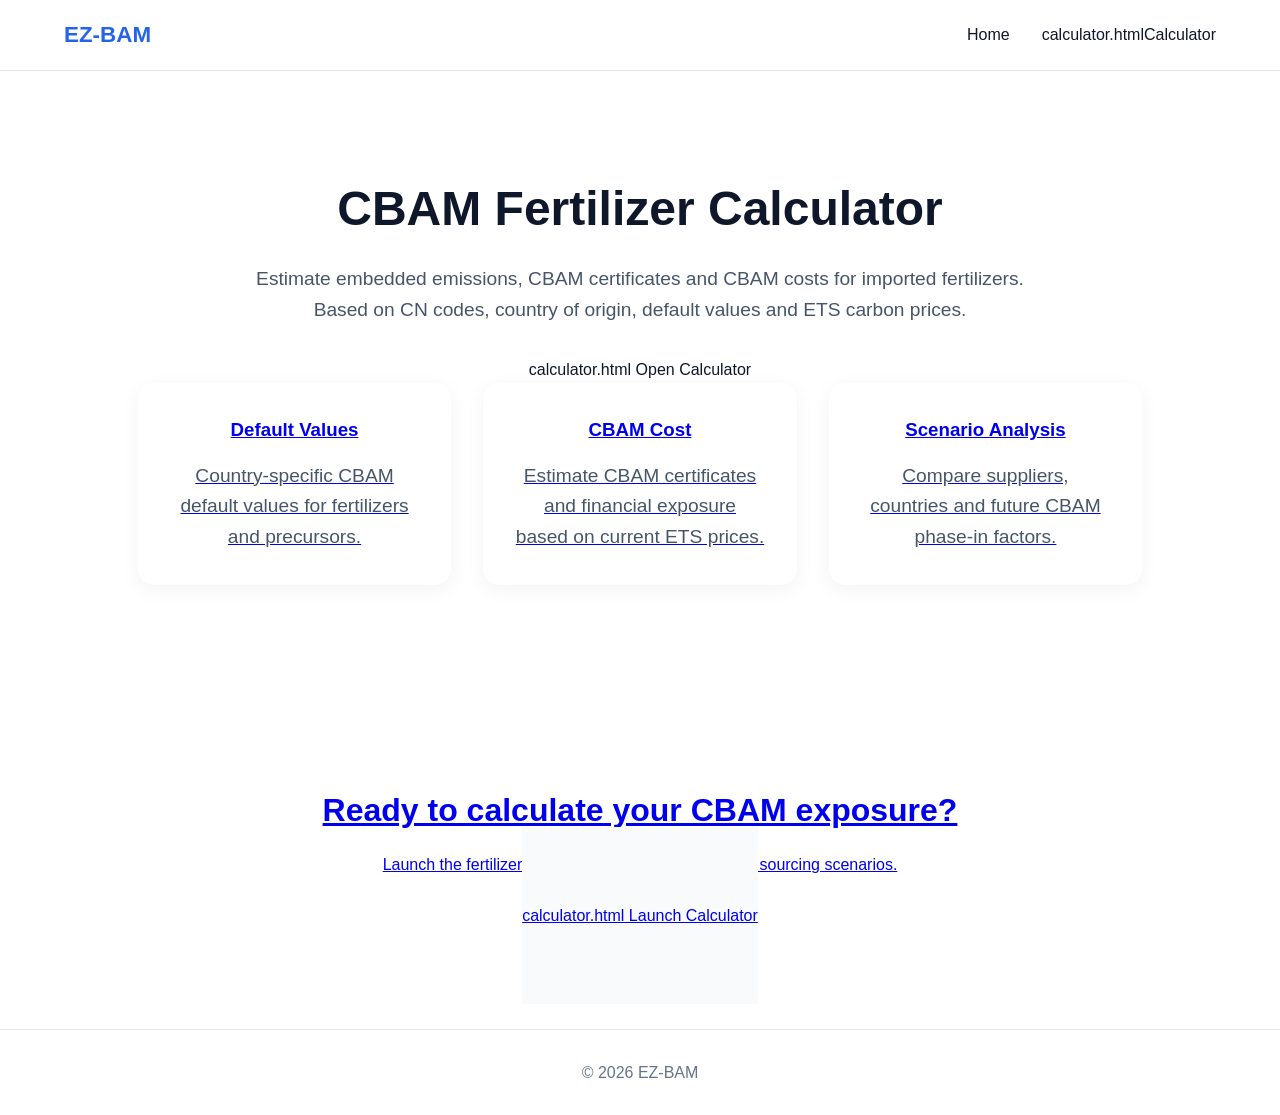
==== index.html @ 5bf0e713 "Enhance index.html for CBAM Fertilizer Calculator Updated the HTML structure and added styling for t" ====
<!DOCTYPE html>
<html lang="en">
<head>
  <meta charset="UTF-8">
  <meta name="viewport" content="width=device-width, initial-scale=1.0">
  <title>EZ-BAM | CBAM Fertilizer Calculator</title>

  <style>

    :root {
      --primary: #0f172a;
      --secondary: #2563eb;
      --accent: #14b8a6;
      --light: #f8fafc;
      --border: #e2e8f0;
    }

    * {
      margin: 0;
      padding: 0;
      box-sizing: border-box;
    }

    body {
      font-family: Inter, Arial, sans-serif;
      color: var(--primary);
      background: white;
      line-height: 1.6;
    }

    .container {
      width: min(1200px, 90%);
      margin: auto;
    }

    /* Header */

    header {
      border-bottom: 1px solid var(--border);
      background: white;
      position: sticky;
      top: 0;
      z-index: 100;
    }

    nav {
      display: flex;
      justify-content: space-between;
      align-items: center;
      height: 70px;
    }

    .logo {
      font-size: 1.4rem;
      font-weight: 700;
      color: var(--secondary);
    }

    .menu {
      display: flex;
      gap: 2rem;
    }

    .menu a {
      text-decoration: none;
      color: var(--primary);
      font-weight: 500;
    }

    .menu a:hover {
      color: var(--secondary);
    }

    /* Hero */

    .hero {
      text-align: center;
      padding: 100px 20px;
    }

    .hero h1 {
      font-size: 3rem;
      margin-bottom: 1rem;
    }

    .hero p {
      font-size: 1.2rem;
      max-width: 800px;
      margin: auto;
      color: #475569;
    }

    .hero-buttons {
      margin-top: 2rem;
    }

    .btn {
      display: inline-block;
      padding: 14px 26px;
      border-radius: 10px;
      text-decoration: none;
      font-weight: 600;
      margin: 0 10px;
    }

    .btn-primary {
      background: var(--secondary);
      color: white;
    }

    .btn-secondary {
      border: 1px solid var(--border);
      color: var(--primary);
    }

    /* Features */

    .features {
      padding: 80px 0;
      background: var(--light);
    }

    .grid {
      display: grid;
      grid-template-columns: repeat(auto-fit,minmax(250px,1fr));
      gap: 2rem;
    }

    .card {
      background: white;
      padding: 2rem;
      border-radius: 16px;
      box-shadow: 0 5px 20px rgba(0,0,0,0.05);
    }

    .card h3 {
      margin-bottom: 1rem;
    }

    /* CTA */

    .cta {
      text-align: center;
      padding: 100px 20px;
    }

    .cta h2 {
      margin-bottom: 1rem;
      font-size: 2rem;
    }

    footer {
      border-top: 1px solid var(--border);
      padding: 30px 0;
      text-align: center;
      color: #64748b;
    }

    @media(max-width:768px){

      .hero h1{
        font-size:2rem;
      }

      .menu{
        gap:1rem;
      }

    }

  </style>
</head>

<body>

<header>

  <div class="container">
    <nav>

      <div class="logo">
        EZ-BAM
      </div>

      <div class="menu">
        <a href="index.html">Home</a>
        calculator.htmlCalculator</a>
      </div>

    </nav>
  </div>

</header>

<section class="hero">

  <div class="container">

    <h1>
      CBAM Fertilizer Calculator
    </h1>

    <p>
      Estimate embedded emissions, CBAM certificates
      and CBAM costs for imported fertilizers.
      Based on CN codes, country of origin,
      default values and ETS carbon prices.
    </p>

    <div class="hero-buttons">

      calculator.html
        Open Calculator
      </a>

      <a href="#featuresLearn More
      </a>

    </div>

  </div>

</section>

<section id="features" class="features">

  <div class="container">

    <div class="grid">

      <div class="card">

        <h3>Default Values</h3>

        <p>
          Country-specific CBAM default values
          for fertilizers and precursors.
        </p>

      </div>

      <div class="card">

        <h3>CBAM Cost</h3>

        <p>
          Estimate CBAM certificates and
          financial exposure based on current ETS prices.
        </p>

      </div>

      <div class="card">

        <h3>Scenario Analysis</h3>

        <p>
          Compare suppliers, countries
          and future CBAM phase-in factors.
        </p>

      </div>

    </div>

  </div>

</section>

<section class="cta">

  <div class="container">

    <h2>
      Ready to calculate your CBAM exposure?
    </h2>

    <p>
      Launch the fertilizer calculator and compare different sourcing scenarios.
    </p>

    <br>

    calculator.html
      Launch Calculator
    </a>

  </div>

</section>

<footer>

  <div class="container">
    © 2026 EZ-BAM
  </div>

</footer>

</body>
</html>
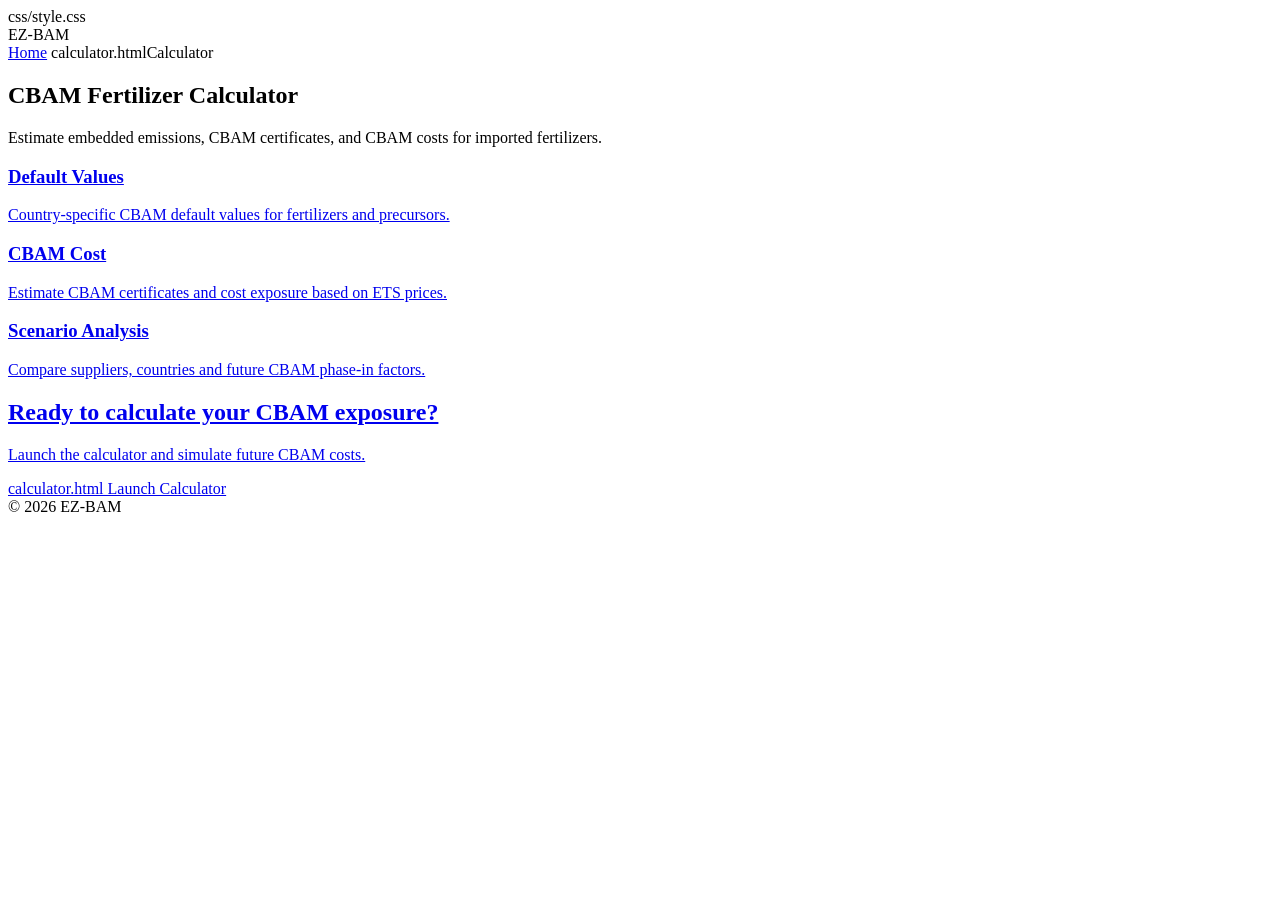
==== commit 1e5b75cf: "Refactor index.html structure and content" ====
--- a/index.html
+++ b/index.html
@@ -1,299 +1,130 @@
 <!DOCTYPE html>
 <html lang="en">
 <head>
-  <meta charset="UTF-8">
-  <meta name="viewport" content="width=device-width, initial-scale=1.0">
-  <title>EZ-BAM | CBAM Fertilizer Calculator</title>
+    <meta charset="UTF-8">
+    <meta name="viewport" content="width=device-width, initial-scale=1.0">
+    <title>EZ-BAM | CBAM Fertilizer Calculator</title>
 
-  <style>
-
-    :root {
-      --primary: #0f172a;
-      --secondary: #2563eb;
-      --accent: #14b8a6;
-      --light: #f8fafc;
-      --border: #e2e8f0;
-    }
-
-    * {
-      margin: 0;
-      padding: 0;
-      box-sizing: border-box;
-    }
-
-    body {
-      font-family: Inter, Arial, sans-serif;
-      color: var(--primary);
-      background: white;
-      line-height: 1.6;
-    }
-
-    .container {
-      width: min(1200px, 90%);
-      margin: auto;
-    }
-
-    /* Header */
-
-    header {
-      border-bottom: 1px solid var(--border);
-      background: white;
-      position: sticky;
-      top: 0;
-      z-index: 100;
-    }
-
-    nav {
-      display: flex;
-      justify-content: space-between;
-      align-items: center;
-      height: 70px;
-    }
-
-    .logo {
-      font-size: 1.4rem;
-      font-weight: 700;
-      color: var(--secondary);
-    }
-
-    .menu {
-      display: flex;
-      gap: 2rem;
-    }
-
-    .menu a {
-      text-decoration: none;
-      color: var(--primary);
-      font-weight: 500;
-    }
-
-    .menu a:hover {
-      color: var(--secondary);
-    }
-
-    /* Hero */
-
-    .hero {
-      text-align: center;
-      padding: 100px 20px;
-    }
-
-    .hero h1 {
-      font-size: 3rem;
-      margin-bottom: 1rem;
-    }
-
-    .hero p {
-      font-size: 1.2rem;
-      max-width: 800px;
-      margin: auto;
-      color: #475569;
-    }
-
-    .hero-buttons {
-      margin-top: 2rem;
-    }
-
-    .btn {
-      display: inline-block;
-      padding: 14px 26px;
-      border-radius: 10px;
-      text-decoration: none;
-      font-weight: 600;
-      margin: 0 10px;
-    }
-
-    .btn-primary {
-      background: var(--secondary);
-      color: white;
-    }
-
-    .btn-secondary {
-      border: 1px solid var(--border);
-      color: var(--primary);
-    }
-
-    /* Features */
-
-    .features {
-      padding: 80px 0;
-      background: var(--light);
-    }
-
-    .grid {
-      display: grid;
-      grid-template-columns: repeat(auto-fit,minmax(250px,1fr));
-      gap: 2rem;
-    }
-
-    .card {
-      background: white;
-      padding: 2rem;
-      border-radius: 16px;
-      box-shadow: 0 5px 20px rgba(0,0,0,0.05);
-    }
-
-    .card h3 {
-      margin-bottom: 1rem;
-    }
-
-    /* CTA */
-
-    .cta {
-      text-align: center;
-      padding: 100px 20px;
-    }
-
-    .cta h2 {
-      margin-bottom: 1rem;
-      font-size: 2rem;
-    }
-
-    footer {
-      border-top: 1px solid var(--border);
-      padding: 30px 0;
-      text-align: center;
-      color: #64748b;
-    }
-
-    @media(max-width:768px){
-
-      .hero h1{
-        font-size:2rem;
-      }
-
-      .menu{
-        gap:1rem;
-      }
-
-    }
-
-  </style>
+    css/style.css
 </head>
 
 <body>
 
 <header>
 
-  <div class="container">
-    <nav>
+    <div class="container">
 
-      <div class="logo">
-        EZ-BAM
-      </div>
+        <nav>
 
-      <div class="menu">
-        <a href="index.html">Home</a>
-        calculator.htmlCalculator</a>
-      </div>
+            <div class="logo">
+                EZ-BAM
+            </div>
 
-    </nav>
-  </div>
+            <div class="menu">
+                <a href="index.html">Home</a>
+                calculator.htmlCalculator</a>
+            </div>
+
+        </nav>
+
+    </div>
 
 </header>
 
 <section class="hero">
 
-  <div class="container">
+    <div class="container">
 
-    <h1>
-      CBAM Fertilizer Calculator
-    </h1>
+        <h1>
+            CBAM Fertilizer Calculator
+        </h1>
 
-    <p>
-      Estimate embedded emissions, CBAM certificates
-      and CBAM costs for imported fertilizers.
-      Based on CN codes, country of origin,
-      default values and ETS carbon prices.
-    </p>
+        <p>
+            Estimate embedded emissions, CBAM certificates,
+            and CBAM costs for imported fertilizers.
+        </p>
 
-    <div class="hero-buttons">
+        <div class="hero-buttons">
 
-      calculator.html
-        Open Calculator
-      </a>
+            <a href="r.html
+                Open Calculator
+            </a>
 
-      <a href="#featuresLearn More
-      </a>
+            #features
+                Learn More
+            </a>
+
+        </div>
 
     </div>
-
-  </div>
 
 </section>
 
 <section id="features" class="features">
 
-  <div class="container">
+    <div class="container">
 
-    <div class="grid">
+        <div class="grid">
 
-      <div class="card">
+            <div class="card">
+                <h3>Default Values</h3>
+                <p>
+                    Country-specific CBAM default values
+                    for fertilizers and precursors.
+                </p>
+            </div>
 
-        <h3>Default Values</h3>
+            <div class="card">
+                <h3>CBAM Cost</h3>
+                <p>
+                    Estimate CBAM certificates and cost exposure
+                    based on ETS prices.
+                </p>
+            </div>
 
-        <p>
-          Country-specific CBAM default values
-          for fertilizers and precursors.
-        </p>
+            <div class="card">
+                <h3>Scenario Analysis</h3>
+                <p>
+                    Compare suppliers, countries
+                    and future CBAM phase-in factors.
+                </p>
+            </div>
 
-      </div>
-
-      <div class="card">
-
-        <h3>CBAM Cost</h3>
-
-        <p>
-          Estimate CBAM certificates and
-          financial exposure based on current ETS prices.
-        </p>
-
-      </div>
-
-      <div class="card">
-
-        <h3>Scenario Analysis</h3>
-
-        <p>
-          Compare suppliers, countries
-          and future CBAM phase-in factors.
-        </p>
-
-      </div>
+        </div>
 
     </div>
-
-  </div>
 
 </section>
 
 <section class="cta">
 
-  <div class="container">
+    <div class="container">
 
-    <h2>
-      Ready to calculate your CBAM exposure?
-    </h2>
+        <h2>
+            Ready to calculate your CBAM exposure?
+        </h2>
 
-    <p>
-      Launch the fertilizer calculator and compare different sourcing scenarios.
-    </p>
+        <p>
+            Launch the calculator and simulate future CBAM costs.
+        </p>
 
-    <br>
+        <div class="hero-buttons">
 
-    calculator.html
-      Launch Calculator
-    </a>
+            calculator.html
+                Launch Calculator
+            </a>
 
-  </div>
+        </div>
+
+    </div>
 
 </section>
 
 <footer>
 
-  <div class="container">
-    © 2026 EZ-BAM
-  </div>
+    <div class="container">
+        © 2026 EZ-BAM
+    </div>
 
 </footer>
 
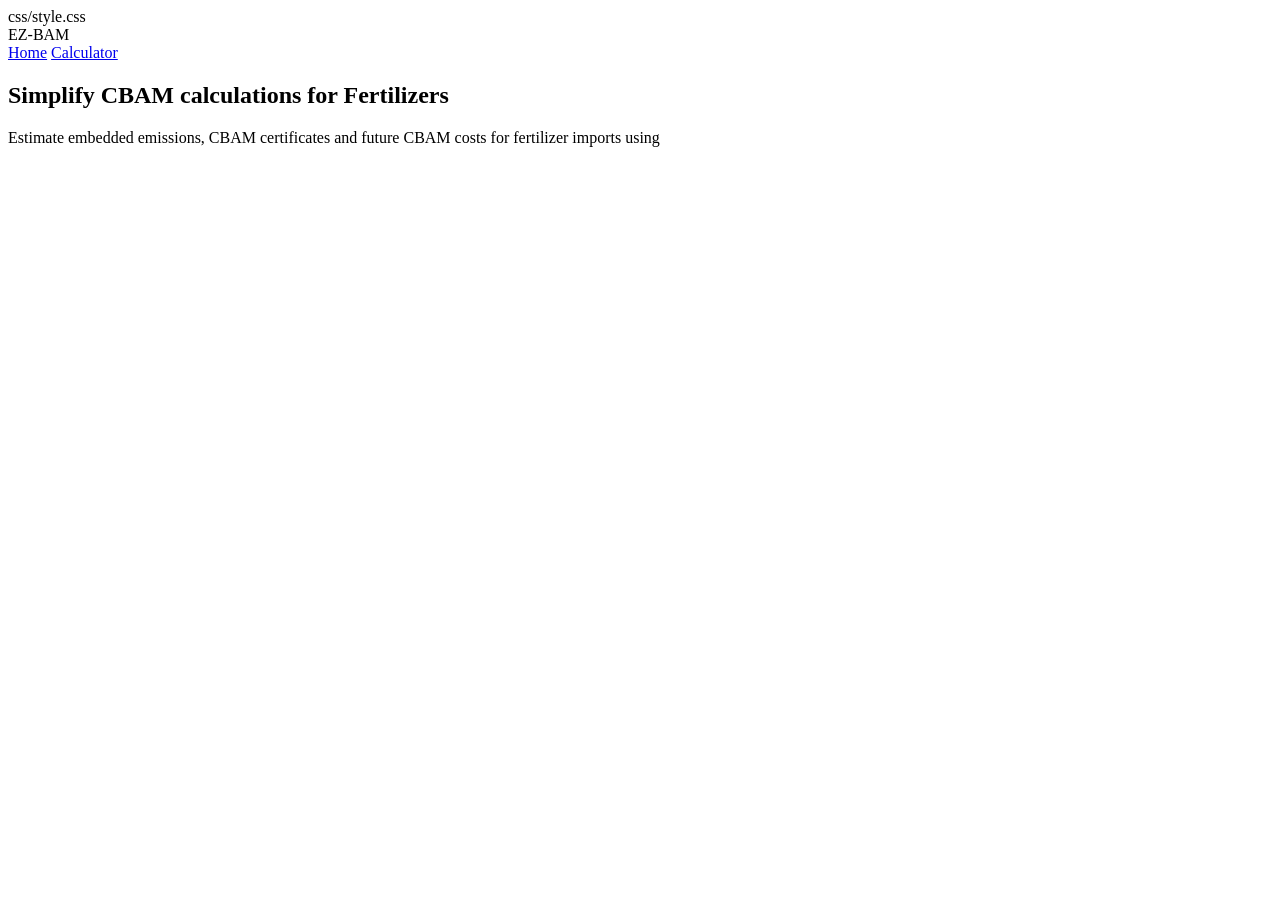
==== commit 4591b32e: "Revise title and content for fertilizer calculator Updated the title and main heading, added a brief" ====
--- a/index.html
+++ b/index.html
@@ -1,5 +1,6 @@
 <!DOCTYPE html>
 <html lang="en">
+
 <head>
     <meta charset="UTF-8">
     <meta name="viewport" content="width=device-width, initial-scale=1.0">
@@ -22,7 +23,7 @@
 
             <div class="menu">
                 <a href="index.html">Home</a>
-                calculator.htmlCalculator</a>
+                <a href="calculator.html">Calculator</a>
             </div>
 
         </nav>
@@ -36,97 +37,9 @@
     <div class="container">
 
         <h1>
-            CBAM Fertilizer Calculator
+            Simplify CBAM calculations for Fertilizers
         </h1>
 
         <p>
-            Estimate embedded emissions, CBAM certificates,
-            and CBAM costs for imported fertilizers.
-        </p>
-
-        <div class="hero-buttons">
-
-            <a href="r.html
-                Open Calculator
-            </a>
-
-            #features
-                Learn More
-            </a>
-
-        </div>
-
-    </div>
-
-</section>
-
-<section id="features" class="features">
-
-    <div class="container">
-
-        <div class="grid">
-
-            <div class="card">
-                <h3>Default Values</h3>
-                <p>
-                    Country-specific CBAM default values
-                    for fertilizers and precursors.
-                </p>
-            </div>
-
-            <div class="card">
-                <h3>CBAM Cost</h3>
-                <p>
-                    Estimate CBAM certificates and cost exposure
-                    based on ETS prices.
-                </p>
-            </div>
-
-            <div class="card">
-                <h3>Scenario Analysis</h3>
-                <p>
-                    Compare suppliers, countries
-                    and future CBAM phase-in factors.
-                </p>
-            </div>
-
-        </div>
-
-    </div>
-
-</section>
-
-<section class="cta">
-
-    <div class="container">
-
-        <h2>
-            Ready to calculate your CBAM exposure?
-        </h2>
-
-        <p>
-            Launch the calculator and simulate future CBAM costs.
-        </p>
-
-        <div class="hero-buttons">
-
-            calculator.html
-                Launch Calculator
-            </a>
-
-        </div>
-
-    </div>
-
-</section>
-
-<footer>
-
-    <div class="container">
-        © 2026 EZ-BAM
-    </div>
-
-</footer>
-
-</body>
-</html>
+            Estimate embedded emissions, CBAM certificates and future CBAM costs
+            for fertilizer imports using
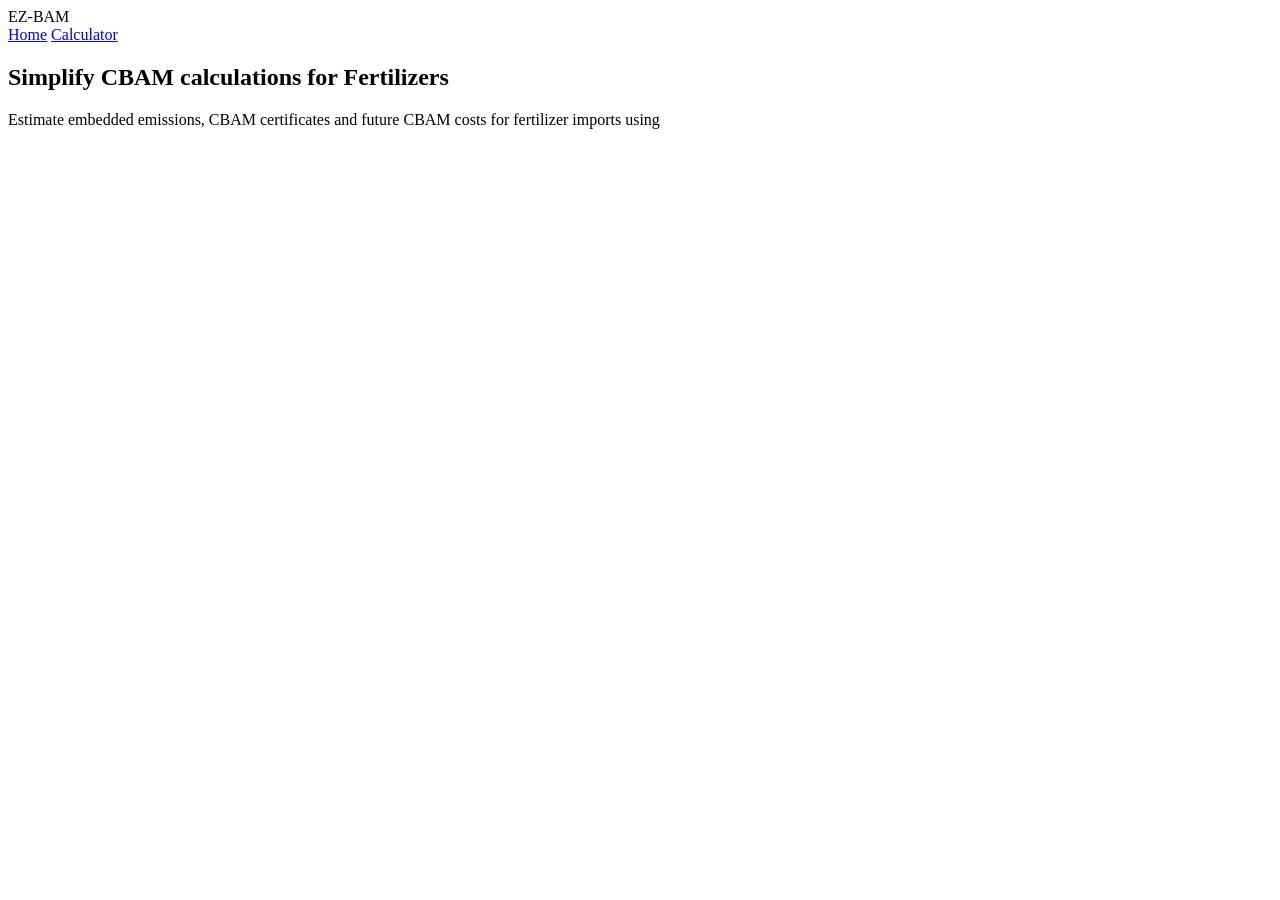
==== commit ae46d511: "Fix stylesheet link in index.html" ====
--- a/index.html
+++ b/index.html
@@ -5,8 +5,8 @@
     <meta charset="UTF-8">
     <meta name="viewport" content="width=device-width, initial-scale=1.0">
     <title>EZ-BAM | CBAM Fertilizer Calculator</title>
+    <link href="./ccs/style.css" type="text/css" rel="stylesheet">
 
-    css/style.css
 </head>
 
 <body>
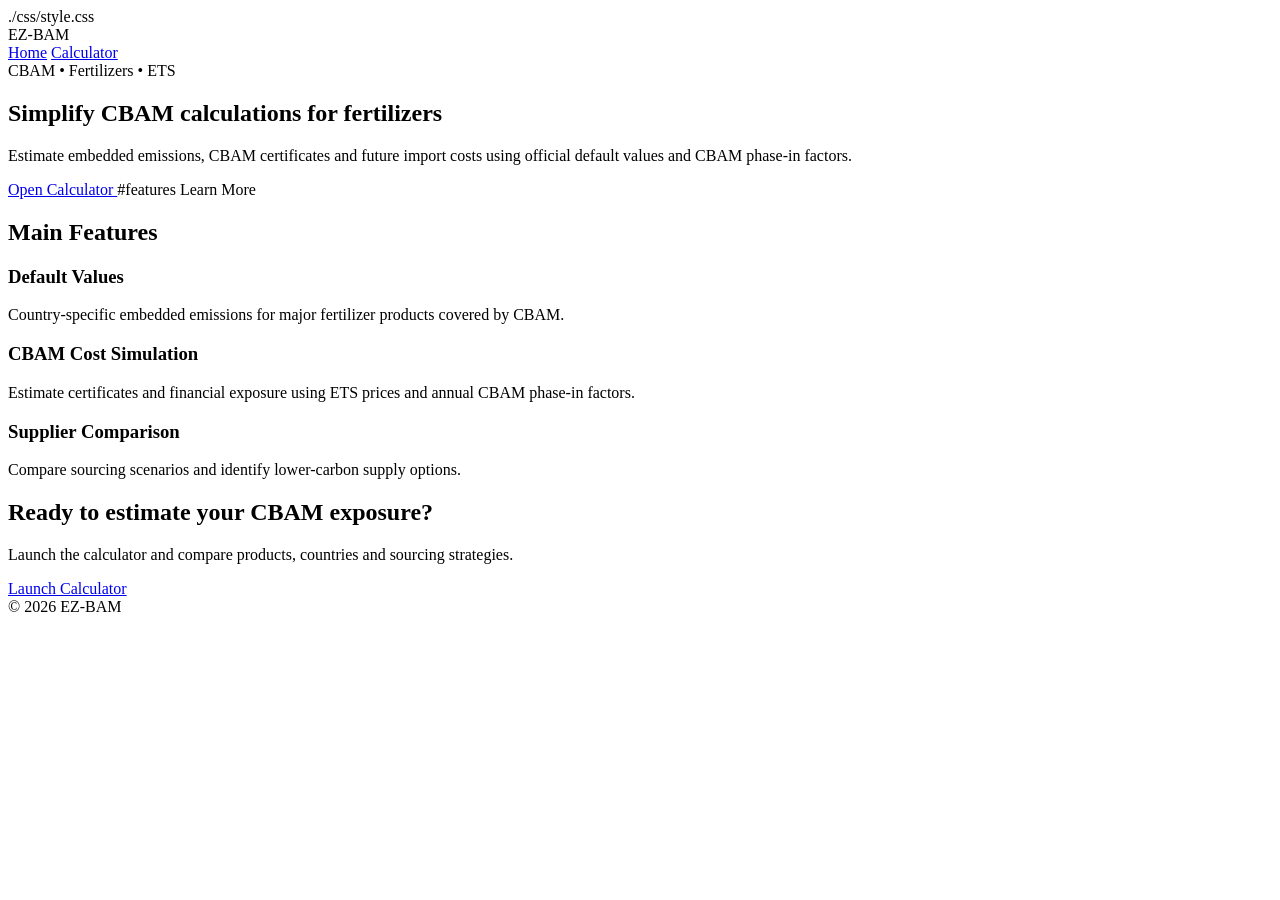
==== commit 77eb8972: "Update index.html" ====
--- a/index.html
+++ b/index.html
@@ -5,41 +5,150 @@
     <meta charset="UTF-8">
     <meta name="viewport" content="width=device-width, initial-scale=1.0">
     <title>EZ-BAM | CBAM Fertilizer Calculator</title>
-    <link href="./ccs/style.css" type="text/css" rel="stylesheet">
 
+    ./css/style.css
 </head>
 
 <body>
 
-<header>
+    <header>
 
-    <div class="container">
+        <div class="container">
 
-        <nav>
+            <nav>
 
-            <div class="logo">
-                EZ-BAM
+                <div class="logo">
+                    EZ-BAM
+                </div>
+
+                <div class="menu">
+                    <a href="index.html">Home</a>
+                    <a href="calculator.html">Calculator</a>
+                </div>
+
+            </nav>
+
+        </div>
+
+    </header>
+
+    <section class="hero">
+
+        <div class="container">
+
+            <span class="badge">
+                CBAM • Fertilizers • ETS
+            </span>
+
+            <h1>
+                Simplify CBAM calculations for fertilizers
+            </h1>
+
+            <p>
+                Estimate embedded emissions, CBAM certificates and future import
+                costs using official default values and CBAM phase-in factors.
+            </p>
+
+            <div class="hero-buttons">
+
+                <a href="calculator.html" class="btn btn-primary">
+                    Open Calculator
+                </a>
+
+                #features
+                    Learn More
+                </a>
+
             </div>
 
-            <div class="menu">
-                <a href="index.html">Home</a>
-                <a href="calculator.html">Calculator</a>
+        </div>
+
+    </section>
+
+    <section id="features" class="features">
+
+        <div class="container">
+
+            <h2 class="section-title">
+                Main Features
+            </h2>
+
+            <div class="grid">
+
+                <div class="card">
+
+                    <h3>
+                        Default Values
+                    </h3>
+
+                    <p>
+                        Country-specific embedded emissions for major fertilizer
+                        products covered by CBAM.
+                    </p>
+
+                </div>
+
+                <div class="card">
+
+                    <h3>
+                        CBAM Cost Simulation
+                    </h3>
+
+                    <p>
+                        Estimate certificates and financial exposure using ETS
+                        prices and annual CBAM phase-in factors.
+                    </p>
+
+                </div>
+
+                <div class="card">
+
+                    <h3>
+                        Supplier Comparison
+                    </h3>
+
+                    <p>
+                        Compare sourcing scenarios and identify lower-carbon
+                        supply options.
+                    </p>
+
+                </div>
+
             </div>
 
-        </nav>
+        </div>
 
-    </div>
+    </section>
 
-</header>
+    <section class="cta">
 
-<section class="hero">
+        <div class="container">
 
-    <div class="container">
+            <h2>
+                Ready to estimate your CBAM exposure?
+            </h2>
 
-        <h1>
-            Simplify CBAM calculations for Fertilizers
-        </h1>
+            <p>
+                Launch the calculator and compare products, countries and
+                sourcing strategies.
+            </p>
 
-        <p>
-            Estimate embedded emissions, CBAM certificates and future CBAM costs
-            for fertilizer imports using
+            <a href="calculator.html" class="btn btn-primary">
+                Launch Calculator
+            </a>
+
+        </div>
+
+    </section>
+
+    <footer>
+
+        <div class="container">
+            © 2026 EZ-BAM
+        </div>
+
+    </footer>
+
+</body>
+
+</html>
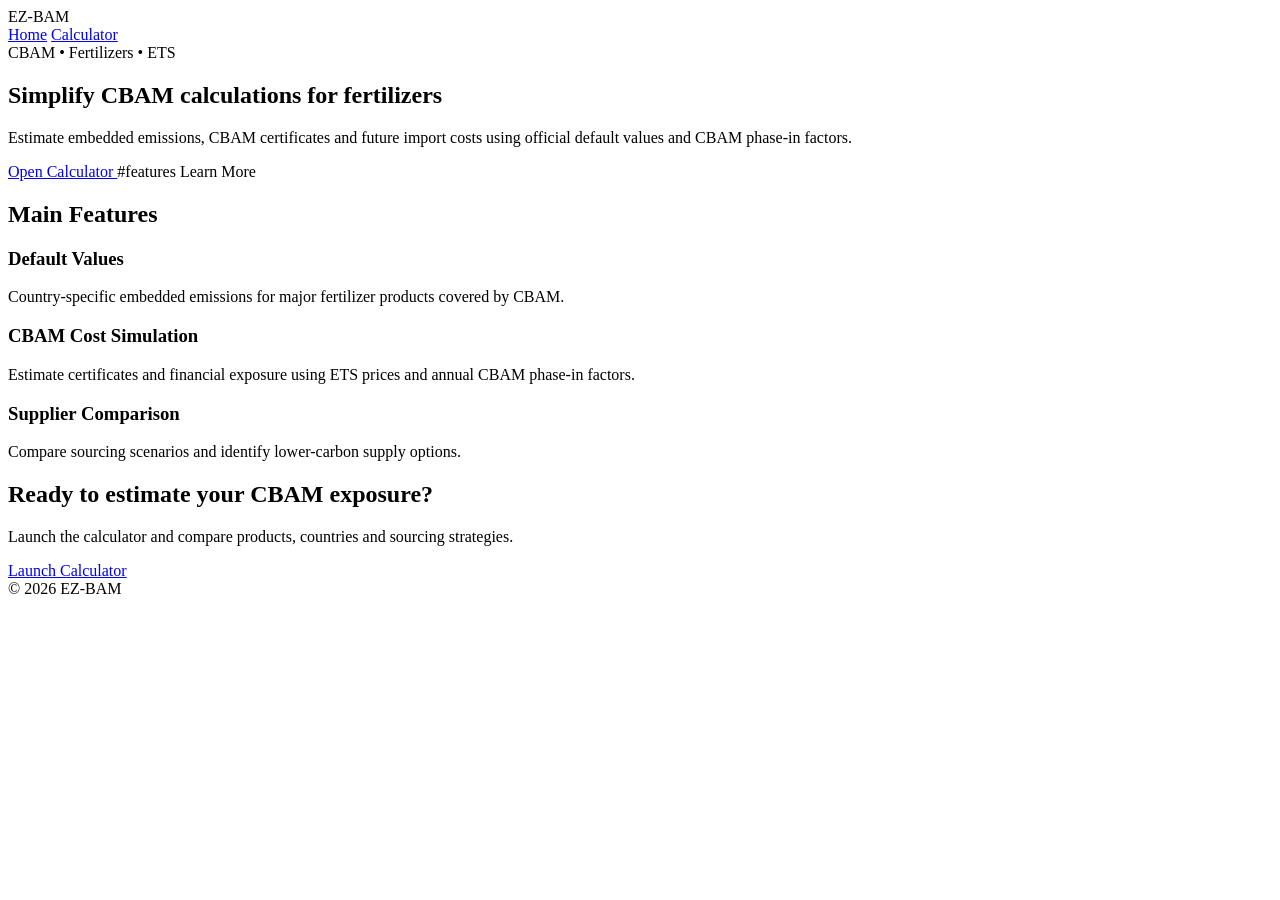
==== commit 036404fe: "Update index.html" ====
--- a/index.html
+++ b/index.html
@@ -6,7 +6,8 @@
     <meta name="viewport" content="width=device-width, initial-scale=1.0">
     <title>EZ-BAM | CBAM Fertilizer Calculator</title>
 
-    ./css/style.css
+    <link href="./style.css" type="text/css" rel="stylesheet">
+    
 </head>
 
 <body>
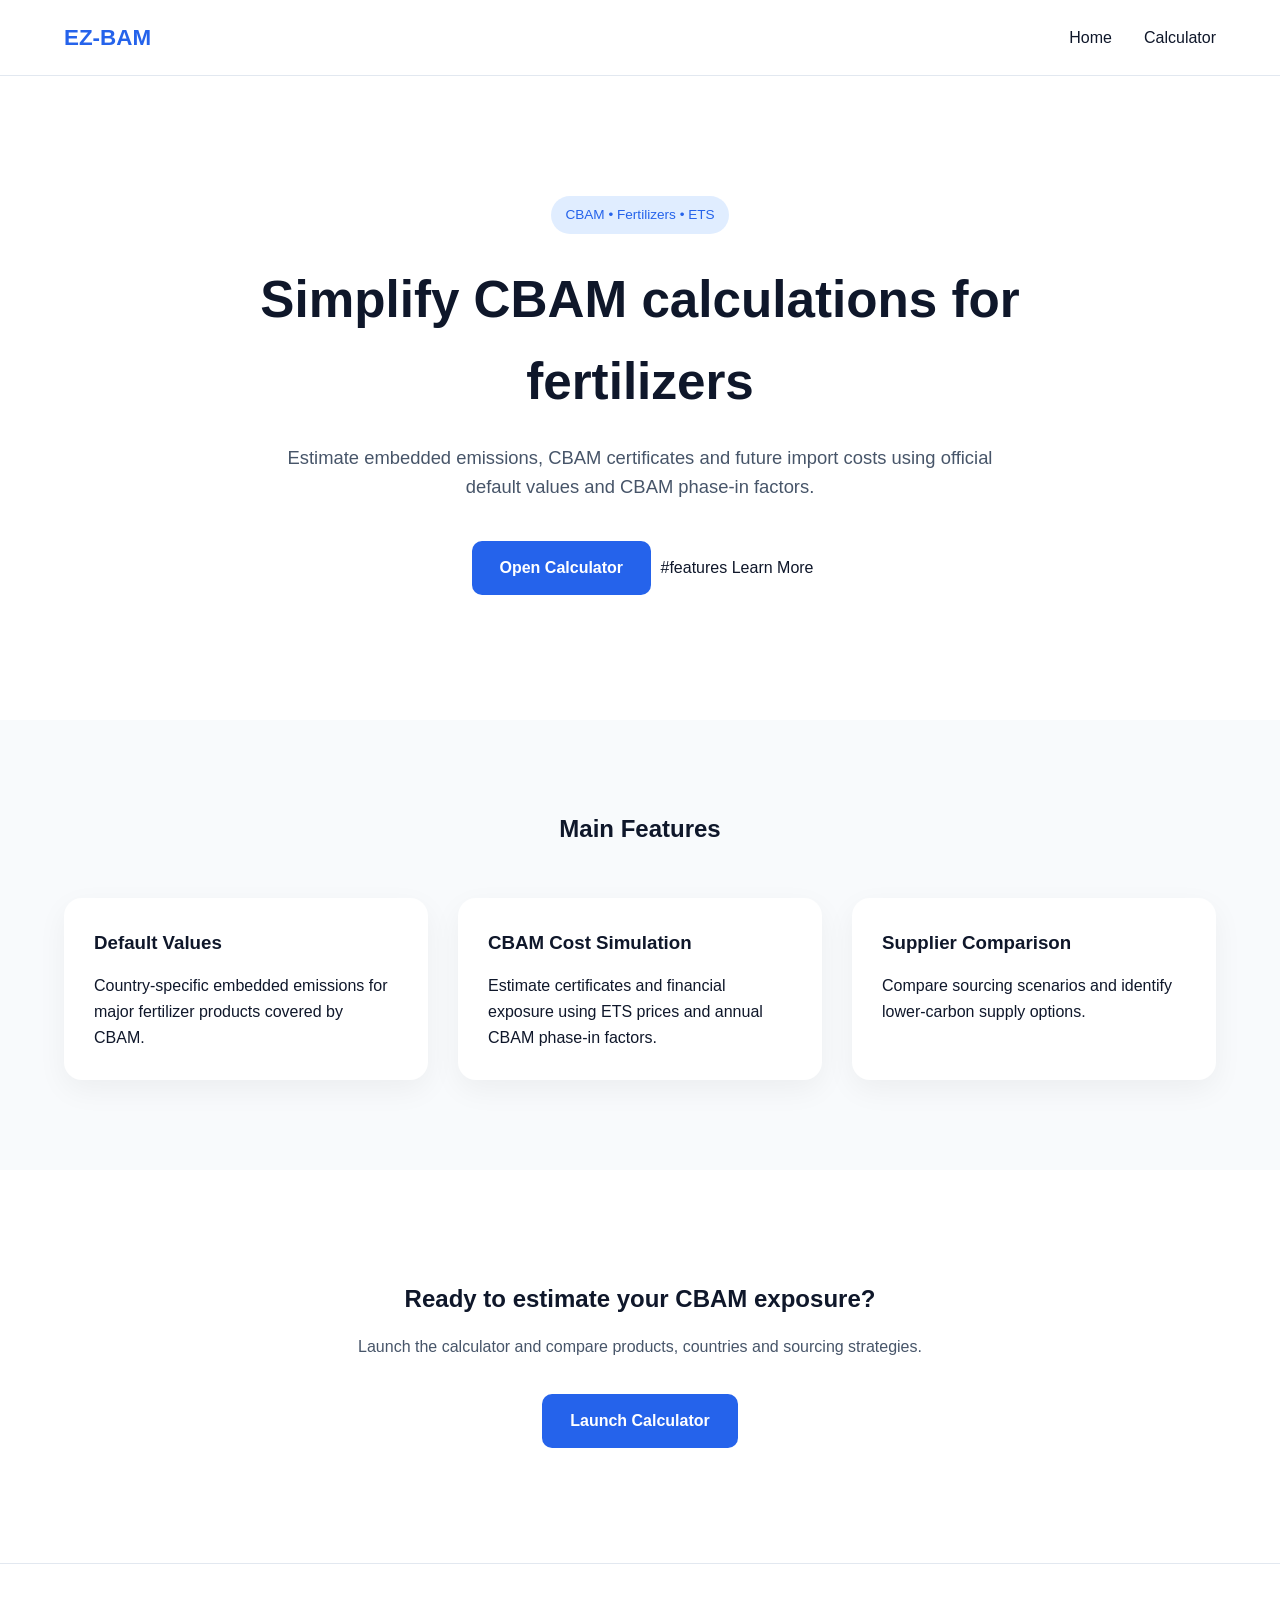
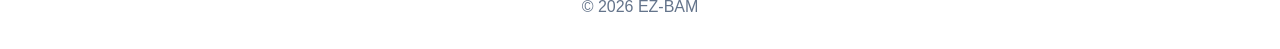
==== commit 97712e9e: "Update stylesheet link path in index.html" ====
--- a/index.html
+++ b/index.html
@@ -6,7 +6,7 @@
     <meta name="viewport" content="width=device-width, initial-scale=1.0">
     <title>EZ-BAM | CBAM Fertilizer Calculator</title>
 
-    <link href="./style.css" type="text/css" rel="stylesheet">
+    <link href="./css/style.css" type="text/css" rel="stylesheet">
     
 </head>
 
--- a/css/style.css
+++ b/css/style.css
@@ -0,0 +1,200 @@
+:root {
+    --primary: #0f172a;
+    --secondary: #2563eb;
+    --accent: #14b8a6;
+    --light: #f8fafc;
+    --border: #e2e8f0;
+}
+
+* {
+    margin: 0;
+    padding: 0;
+    box-sizing: border-box;
+}
+
+body {
+    font-family: Inter, Arial, sans-serif;
+    color: var(--primary);
+    background: white;
+    line-height: 1.6;
+}
+
+.container {
+    width: min(1200px, 90%);
+    margin: auto;
+}
+
+/* HEADER */
+
+header {
+    position: sticky;
+    top: 0;
+    background: white;
+    border-bottom: 1px solid var(--border);
+    z-index: 100;
+}
+
+nav {
+    display: flex;
+    justify-content: space-between;
+    align-items: center;
+    height: 75px;
+}
+
+.logo {
+    font-weight: 700;
+    color: var(--secondary);
+    font-size: 1.4rem;
+}
+
+.menu {
+    display: flex;
+    gap: 2rem;
+}
+
+.menu a {
+    text-decoration: none;
+    color: var(--primary);
+    font-weight: 500;
+}
+
+.menu a:hover {
+    color: var(--secondary);
+}
+
+/* HERO */
+
+.hero {
+    padding: 120px 20px;
+    text-align: center;
+}
+
+.badge {
+    display: inline-block;
+    background: #e0edff;
+    color: var(--secondary);
+    padding: 8px 14px;
+    border-radius: 99px;
+    font-size: 0.85rem;
+    margin-bottom: 25px;
+}
+
+.hero h1 {
+    font-size: 3.2rem;
+    max-width: 900px;
+    margin: 0 auto 20px;
+}
+
+.hero p {
+    max-width: 750px;
+    margin: auto;
+    color: #475569;
+    font-size: 1.15rem;
+}
+
+.hero-buttons {
+    margin-top: 35px;
+}
+
+/* BUTTONS */
+
+.btn {
+    display: inline-block;
+    padding: 14px 28px;
+    border-radius: 10px;
+    text-decoration: none;
+    font-weight: 600;
+    margin: 5px;
+    transition: .25s;
+}
+
+.btn-primary {
+    background: var(--secondary);
+    color: white;
+}
+
+.btn-primary:hover {
+    transform: translateY(-2px);
+}
+
+.btn-secondary {
+    border: 1px solid var(--border);
+    color: var(--primary);
+}
+
+.btn-secondary:hover {
+    background: #f1f5f9;
+}
+
+/* FEATURES */
+
+.features {
+    background: var(--light);
+    padding: 90px 0;
+}
+
+.section-title {
+    text-align: center;
+    margin-bottom: 50px;
+}
+
+.grid {
+    display: grid;
+    gap: 30px;
+    grid-template-columns: repeat(auto-fit, minmax(280px, 1fr));
+}
+
+.card {
+    background: white;
+    padding: 30px;
+    border-radius: 18px;
+    box-shadow: 0 10px 30px rgba(0,0,0,0.05);
+}
+
+.card h3 {
+    margin-bottom: 15px;
+}
+
+/* CTA */
+
+.cta {
+    text-align: center;
+    padding: 110px 20px;
+}
+
+.cta h2 {
+    margin-bottom: 15px;
+}
+
+.cta p {
+    margin-bottom: 30px;
+    color: #475569;
+}
+
+/* FOOTER */
+
+footer {
+    padding: 30px 0;
+    text-align: center;
+    border-top: 1px solid var(--border);
+    color: #64748b;
+}
+
+/* MOBILE */
+
+@media (max-width: 768px) {
+
+    nav {
+        flex-direction: column;
+        height: auto;
+        padding: 15px 0;
+    }
+
+    .hero h1 {
+        font-size: 2rem;
+    }
+
+    .menu {
+        margin-top: 10px;
+    }
+}
